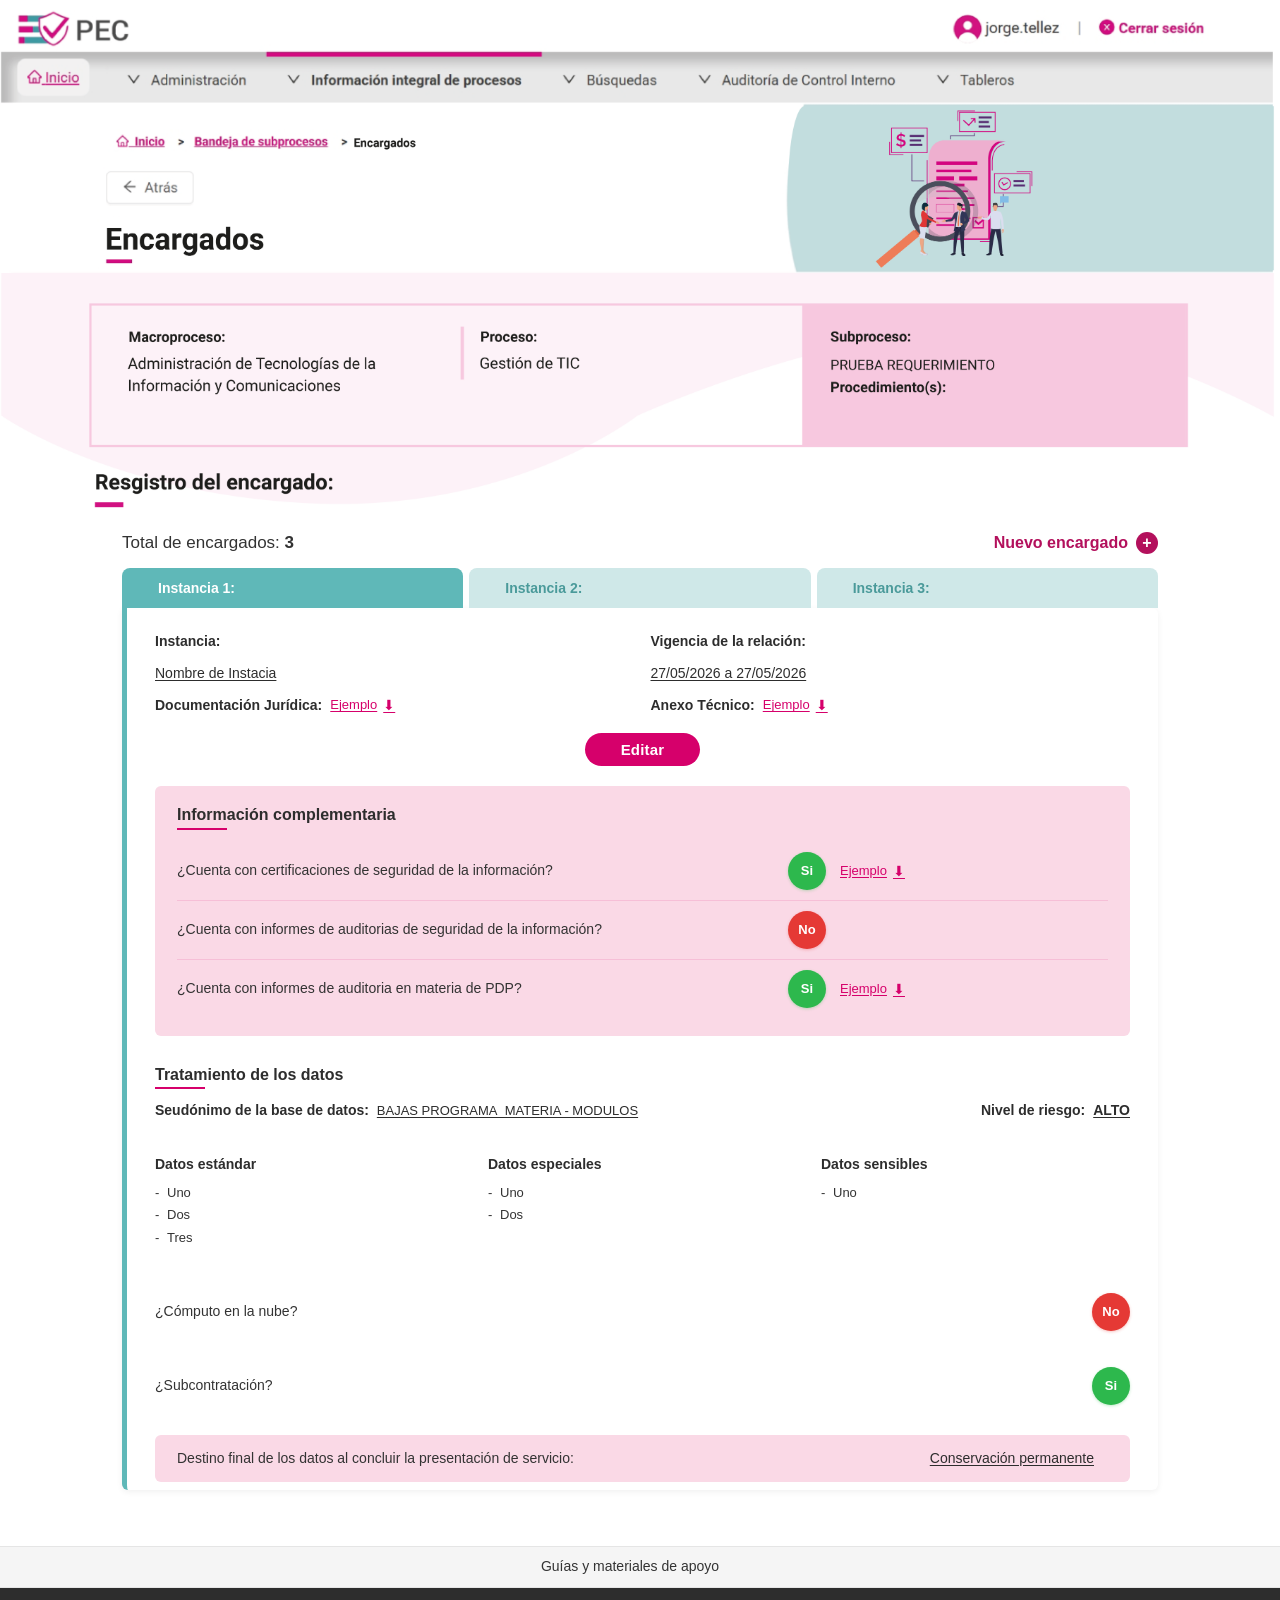
==== PEC/resultados.html @ a7ab027f "Add files via upload" ====
<!DOCTYPE html>
<!-- saved from url=(0069)file:///C:/Users/saul.granados/Desktop/PEC/PROTOTIOPO/resultados.html -->
<html lang="es"><head><meta http-equiv="Content-Type" content="text/html; charset=UTF-8">
    
    <meta name="viewport" content="width=device-width, initial-scale=1.0">
    <title>PEC - Encargados</title>
    <meta name="description" content="Vista de encargados registrados en el sistema PEC del INE.">
    <link rel="icon" href="PEC.png" type="image/png">
    <link rel="stylesheet" href="css/resultados.css">
</head>
<body>

    <!-- ========== header ========== -->
<header class="navbar">
    <img src="menuENCARGADO.png" alt="Menú superior PEC" style="width:100%;">
</header>

  
    <!-- ========== MAIN CONTENT ========== -->
    <main class="container">


        <!-- ========== REGISTRO DEL ENCARGADO ========== -->
        <section class="section-block">

            <div class="encargados-header">
                <p class="total-encargados" data-testid="total-encargados">Total de encargados: <strong>3</strong></p>
                <button class="btn-nuevo-encargado" data-testid="btn-nuevo-encargado">
                    Nuevo encargado <span class="plus-icon">+</span>
                </button>
            </div>

            <!-- TABS -->
            <div class="tabs-container" data-testid="tabs-container" role="tablist">
                <button class="tab-btn active" data-tab="0" data-testid="tab-instancia-1" role="tab">Instancia 1:</button>
                <button class="tab-btn" data-tab="1" data-testid="tab-instancia-2" role="tab">Instancia 2:</button>
                <button class="tab-btn" data-tab="2" data-testid="tab-instancia-3" role="tab">Instancia 3:</button>
            </div>

            <!-- TAB CONTENT WRAPPER -->
            <div class="tab-card" data-testid="tab-card">

                <div class="tab-content active" data-panel="0">
                    <div class="instancia-info-row">
                        <div class="field"><span class="field-label">Instancia:</span></div>
                        <div class="field"><span class="field-label">Vigencia de la relación:</span></div>
                    </div>

                    <div class="instancia-info-row">
                        <div class="field"> <a href="#" class="field-link ">Nombre de Instacia</a></div>
                        <div class="field"> <a href="#" class="field-link">27/05/2026 a 27/05/2026</a></div>
                    </div>




                    <div class="instancia-info-row ">
                        <div class="field"><span class="field-label">Documentación Jurídica:</span> <a href="#" class="pdf-link">Ejemplo<span class="download-icon">⬇</span></a></div>
                        <div class="field"><span class="field-label">Anexo Técnico:</span> <a href="#" class="pdf-link">Ejemplo<span class="download-icon">⬇</span></a></div>
                    </div>
                    <div class="btn-row-center">
                        <button class="btn-editar" data-testid="btn-editar-0">Editar</button>
                    </div>

                    <!-- ========== INFORMACIÓN COMPLEMENTARIA ========== -->
                    <div class="info-complementaria">
                        <h3 class="sub-section-title">Información complementaria</h3>
                        <div class="complementaria-row">
                            <span class="question-text">¿Cuenta con certificaciones de seguridad de la información?</span>
                            <div class="answer-area">
                                <span class="badge badge-si">Si</span>
                                <a href="#" class="pdf-link">Ejemplo<span class="download-icon">⬇</span></a>
                            </div>
                        </div>
                        <div class="complementaria-row">
                            <span class="question-text">¿Cuenta con informes de auditorias de seguridad de la información?</span>
                            <div class="answer-area">
                                <span class="badge badge-no">No</span>
                            </div>
                        </div>
                        <div class="complementaria-row">
                            <span class="question-text">¿Cuenta con informes de auditoria en materia de PDP?</span>
                            <div class="answer-area">
                                <span class="badge badge-si">Si</span>
                                <a href="#" class="pdf-link">Ejemplo<span class="download-icon">⬇</span></a>
                            </div>
                        </div>
                    </div>

                    <!-- ========== TRATAMIENTO DE LOS DATOS ========== -->
                    <div class="tratamiento-section">
                        <h3 class="sub-section-title">Tratamiento de los datos</h3>

                        <div class="seudonimo-riesgo-row">
                            <div class="seudonimo-block">
                                <span class="field-label">Seudónimo de la base de datos:</span>
                                <a href="#" class="seudonimo-name">BAJAS PROGRAMA_MATERIA - MODULOS</a>
                            </div>
                            <div class="riesgo-block">
                                <span class="field-label">Nivel de riesgo:</span>
                                <a href="#" class="riesgo-value">ALTO</a>
                            </div>
                        </div>

                        <div class="data-columns-grid">
                            <div class="data-col">
                                <h4>Datos estándar</h4>
                                <ul><li>Uno</li><li>Dos</li><li>Tres</li></ul>
                            </div>
                            <div class="data-col">
                                <h4>Datos especiales</h4>
                                <ul><li>Uno</li><li>Dos</li></ul>
                            </div>
                            <div class="data-col">
                                <h4>Datos sensibles</h4>
                                <ul><li>Uno</li></ul>
                            </div>
                        </div>

                        <div class="sub-question">
                            <p>¿Cómputo en la nube?</p>
                            <span class="badge badge-no">No</span>
                        </div>
                        <div class="sub-question">
                            <p>¿Subcontratación?</p>
                            <span class="badge badge-si">Si</span>
                        </div>
                    </div>

                    <!-- ========== DESTINO FINAL ========== -->
                    <div class="destino-section">
                        <span class="destino-label">Destino final de los datos al concluir la presentación de servicio:</span>
                        <a href="#" class="destino-value">Conservación permanente</a>
                        <span class="pdf-icon-placeholder" aria-label="PDF de justificación">
                        </span>
                    </div>

    

                </div>

                <div class="tab-content" data-panel="1">
                    <div class="instancia-info-row">
                        <div class="field"><span class="field-label">Instancia:</span> <a href="#" class="field-link">Instancia Dos</a></div>
                        <div class="field"><span class="field-label">Vigencia de la relación:</span> <a href="#" class="field-link">01/06/2026 a 01/12/2026</a></div>
                    </div>
                    <div class="instancia-info-row">
                        <div class="field"><span class="field-label">Documentación Jurídica:</span> <a href="#" class="pdf-link">Ejemplo<span class="download-icon">⬇</span></a></div>
                        <div class="field"><span class="field-label">Anexo Técnico:</span> <a href="#" class="pdf-link">Ejemplo<span class="download-icon">⬇</span></a></div>
                    </div>
                    <div class="btn-row-center">
                        <button class="btn-editar" data-testid="btn-editar-1">Editar</button>
                    </div>
                    <div class="empty-panel-note">
                        <p>Información complementaria y tratamiento de datos para Instancia 2.</p>
                    </div>

                </div>

                <div class="tab-content" data-panel="2">
                    <div class="instancia-info-row">
                        <div class="field"><span class="field-label">Instancia:</span> <a href="#" class="field-link">Instancia Tres</a></div>
                        <div class="field"><span class="field-label">Vigencia de la relación:</span> <a href="#" class="field-link">15/01/2026 a 15/01/2027</a></div>
                    </div>
                    <div class="instancia-info-row">
                        <div class="field"><span class="field-label">Documentación Jurídica:</span> <a href="#" class="pdf-link">Ejemplo<span class="download-icon">⬇</span></a></div>
                        <div class="field"><span class="field-label">Anexo Técnico:</span> <a href="#" class="pdf-link">Ejemplo<span class="download-icon">⬇</span></a></div>
                    </div>
                    <div class="btn-row-center">
                        <button class="btn-editar" data-testid="btn-editar-2">Editar</button>
                    </div>
                    <div class="empty-panel-note">
                        <p>Información complementaria y tratamiento de datos para Instancia 3.</p>
                    </div>

                </div>

            </div>
        </section>

    </main>

    <!-- ========== HELP STRIP ========== -->
    <div class="help-strip" data-testid="help-strip">
        <span class="help-strip-text">Guías y materiales de apoyo</span>
        <button class="help-strip-btn" data-testid="btn-help">
        </button>
    </div>

    <!-- ========== FOOTER ========== -->
    <footer class="main-footer" data-testid="main-footer">
        <div class="footer-left">

            <span class="footer-copy">© INE México 2026</span>
        </div>
        <div class="footer-right">
            <span>CAU</span>
            <span class="footer-divider">|</span>
            <span>Versión del sistema 5.0.0</span>
        </div>
    </footer>

</body></html>


<script>
    function getData() {
        var raw = localStorage.getItem('pecEncargadoData');
        if (raw) { try { return JSON.parse(raw); } catch(e) {} }
        return null;
    }

    function listHtml(arr) {
        if (!arr || arr.length === 0) return '<p style="color:#999; font-style:italic;">Ninguno seleccionado</p>';
        return '<ul>' + arr.map(function(item) { return '<li>' + item + '</li>'; }).join('') + '</ul>';
    }

    document.addEventListener('DOMContentLoaded', function() {
        var data = getData();
        if (!data) return;

        var enc = data.encargados[0];
        var comp = data.complementaria;
        var trat = data.tratamiento;
        var dest = data.destino;

        // 1. Instancias Principales superiores
        var links = document.querySelectorAll('.tab-content.active .field-link');
        if(links.length >= 2) {
            links[0].textContent = enc.instancia;
            links[1].textContent = enc.vigenciaInicio + ' a ' + enc.vigenciaFin;
        }

        var docLinks = document.querySelectorAll('.tab-content.active .pdf-link');
        if(docLinks.length >= 2) {
            docLinks[0].innerHTML = enc.docJuridica + ' <span class="download-icon">⬇</span>';
            docLinks[1].innerHTML = enc.anexoTecnico + ' <span class="download-icon">⬇</span>';
        }

        // ============ 2. INFORMACIÓN COMPLEMENTARIA ============
        var compRows = document.querySelectorAll('.info-complementaria .complementaria-row');
        if(compRows.length >= 3) {
            // --- FILA 1: Certificación de seguridad ---
            var areaRespuesta1 = compRows[0].querySelector('.answer-area');
            if (areaRespuesta1) {
                var html1 = '<span class="badge ' + (comp.certSeguridad.respuesta === 'Sí' || comp.certSeguridad.respuesta === 'Si' ? 'badge-si' : 'badge-no') + '">' + comp.certSeguridad.respuesta + '</span>';
                if(comp.certSeguridad.respuesta === 'Sí' || comp.certSeguridad.respuesta === 'Si') {
                    html1 += '<span class="pdf-link" style="margin-left: 15px; font-size: 13px;">' + (comp.certSeguridad.archivo || 'Certificacion_Info.pdf') + ' <span class="download-icon">⬇</span></span>';
                }
                areaRespuesta1.innerHTML = html1;
            }

            // --- FILA 2: Auditoría de seguridad ---
            var areaRespuesta2 = compRows[1].querySelector('.answer-area');
            if (areaRespuesta2) {
                var html2 = '<span class="badge ' + (comp.audSeguridad.respuesta === 'Sí' || comp.audSeguridad.respuesta === 'Si' ? 'badge-si' : 'badge-no') + '">' + comp.audSeguridad.respuesta + '</span>';
                if(comp.audSeguridad.respuesta === 'Sí' || comp.audSeguridad.respuesta === 'Si') {
                    html2 += '<span class="pdf-link" style="margin-left: 15px; font-size: 13px;">' + (comp.audSeguridad.archivo || 'Auditoria_Seguridad.pdf') + ' <span class="download-icon">⬇</span></span>';
                }
                areaRespuesta2.innerHTML = html2;
            }

            // --- FILA 3: Auditoría PDP ---
            var areaRespuesta3 = compRows[2].querySelector('.answer-area');
            if (areaRespuesta3) {
                var html3 = '<span class="badge ' + (comp.audPdp.respuesta === 'Sí' || comp.audPdp.respuesta === 'Si' ? 'badge-si' : 'badge-no') + '">' + comp.audPdp.respuesta + '</span>';
                if(comp.audPdp.respuesta === 'Sí' || comp.audPdp.respuesta === 'Si') {
                    html3 += '<span class="pdf-link" style="margin-left: 15px; font-size: 13px;">' + (comp.audPdp.archivo || 'Auditoria_PDP.pdf') + ' <span class="download-icon">⬇</span></span>';
                }
                areaRespuesta3.innerHTML = html3;
            }
        }

        // ============ 3. TRATAMIENTO DE LOS DATOS ============
        var tratamientoSection = document.querySelector('.tratamiento-section');
        if (tratamientoSection) {
            var bloqueExistente = document.getElementById('bloqueObjetoTratamiento');
            if (!bloqueExistente) {
                var objetoBox = document.createElement('div');
                objetoBox.id = 'bloqueObjetoTratamiento';
                objetoBox.style.cssText = "margin-bottom: 20px; padding-bottom: 15px; border-bottom: 1px solid #e0e0e0; width: 100%;";
                
                objetoBox.innerHTML = 
                    '<span class="field-label" style="display:block; margin-bottom: 6px; font-weight:bold; color:#6a6a6a; font-size:12px; text-transform:uppercase;">Objeto del tratamiento</span>' +
                    '<p style="font-size: 13.5px; color: #333; line-height: 1.5; background: #fafafa; padding: 12px; border-radius: 4px; margin: 0; border-left: 3px solid #5fb8b8; font-style: italic;">' + 
                    (trat.objeto || 'Sin objeto especificado.') + '</p>';
                
                var rowReferencia = tratamientoSection.querySelector('.seudonimo-riesgo-row');
                if(rowReferencia) {
                    tratamientoSection.insertBefore(objetoBox, rowReferencia);
                } else {
                    tratamientoSection.insertBefore(objetoBox, tratamientoSection.firstChild);
                }
            }
        }

        var seudName = document.querySelector('.seudonimo-name');
        if(seudName) seudName.textContent = trat.seudonimo;
        
        var riesgoVal = document.querySelector('.riesgo-value');
        if(riesgoVal) riesgoVal.textContent = trat.nivelRiesgo.toUpperCase();

        var cols = document.querySelectorAll('.data-columns-grid .data-col');
        if(cols.length >= 3) {
            cols[0].innerHTML = '<h4>Datos estándar</h4>' + listHtml(trat.datosEstandar);
            cols[1].innerHTML = '<h4>Datos especiales</h4>' + listHtml(trat.datosEspeciales);
            cols[2].innerHTML = '<h4>Datos sensibles</h4>' + listHtml(trat.datosSensibles);
        }

        // ============ CÓMPUTO NUBE Y SUBCONTRATACIÓN DINÁMICA ============
        var subQuestions = document.querySelectorAll('.tratamiento-section .sub-question');
        if(subQuestions.length >= 2) {
            // Fila 1: Cómputo en la nube con su contenedor alineado
            subQuestions[0].innerHTML = '<p>¿Cómputo en la nube?</p>' +
                '<div class="badge-align-box">' +
                    '<span class="badge '+(trat.computoNube==='Sí' || trat.computoNube==='Si'?'badge-si':'badge-no')+'">'+trat.computoNube+'</span>' +
                '</div>';
            
            // Fila 2: Subcontratación con su contenedor alineado
            var subconHtml = '<p>¿Subcontratación?</p>' +
                             '<div class="badge-align-box">' +
                                '<span class="badge '+(trat.subcontratacion==='Si' || trat.subcontratacion==='Sí'?'badge-si':'badge-no')+'">'+trat.subcontratacion+'</span>';
            if(trat.subcontratacion === 'Si' || trat.subcontratacion === 'Sí') {
                subconHtml += '<button id="btnVerSubcontratacion" class="btn-nuevo-encargado" style="font-size:12px; padding: 6px 12px; background-color:#5fb8b8; border:1px solid #5fb8b8; cursor:pointer; color:white; border-radius:4px; font-weight:bold;">' +
                                    'Ver detalle de subcontratación' +
                                '</button>';
            }
            subconHtml += '</div>';
            subQuestions[1].innerHTML = subconHtml;
        }

        // ============ 4. DESTINO FINAL GENERAL ============
        var destVal = document.querySelector('.destino-section .destino-value');
        if(destVal) destVal.textContent = dest.tipo;

        var destinoSection = document.querySelector('.destino-section');
        if (destinoSection) {
            var contenedorDinamicoNormal = document.getElementById('justificacionResultadosContainer');
            if (!contenedorDinamicoNormal) {
                contenedorDinamicoNormal = document.createElement('div');
                contenedorDinamicoNormal.id = 'justificacionResultadosContainer';
                contenedorDinamicoNormal.style.cssText = "margin-top: 15px; width: 100%;";
                destinoSection.appendChild(contenedorDinamicoNormal);
            }

            if (dest.tipo === 'Supresión y/o anonimización') {
                contenedorDinamicoNormal.innerHTML = 
                    '<span class="field-label" style="display:block; margin-bottom: 4px; font-weight:bold; color:#6a6a6a; font-size:12px; text-transform:uppercase;">Archivo adjunto oficial</span>' +
                    '<span class="pdf-link" style="font-size:13px; font-weight:bold; cursor:pointer; display:inline-block; background:#fafafa; padding:8px 12px; border-radius:4px; border:1px solid #e0e0e0;">' + 
                    (dest.archivo || 'Documento_Supresion_Oficial.pdf') + ' <span class="download-icon">⬇</span></span>';
            } else {
                contenedorDinamicoNormal.innerHTML = 
                    '<span class="field-label" style="display:block; margin-bottom: 4px; font-weight:bold; color:#6a6a6a; font-size:12px; text-transform:uppercase;">Justificación del destino final</span>' +
                    '<p style="font-size: 13px; color: #333; line-height: 1.5; background: #fafafa; padding: 12px; border-radius: 4px; margin: 0; border-left: 3px solid #b3105c; font-style: italic;">' + 
                    (dest.justificacion || 'Sin justificación registrada.') + '</p>';
            }
        }
    });

    // ============ ESCUCHA GLOBAL DE BOTONES DEL MODAL ============
    document.body.addEventListener('click', function(e) {
        if (e.target && e.target.id === 'btnVerSubcontratacion') {
            var data = getData();
            if (data && data.tratamiento) {
                var d = data.tratamiento.subcontratacionDetalle || {};
                if(document.getElementById('valInstanciaModal')) document.getElementById('valInstanciaModal').textContent = d.instancia || 'No especificada';
                if(document.getElementById('valVigenciaModal')) document.getElementById('valVigenciaModal').textContent = d.vigencia || 'No especificada';
                if(document.getElementById('valObjetoModal')) document.getElementById('valObjetoModal').textContent = d.objeto || 'No especificado';
                if(document.getElementById('valDestinoModal')) document.getElementById('valDestinoModal').textContent = d.destino || 'No registrado';
                
                var areaJustificacion = document.getElementById('valJustificacionModal');
                if (areaJustificacion) {
                    if (d.destino === 'Supresión y/o anonimización') {
                        areaJustificacion.innerHTML = '<strong>Archivo adjunto del subcontratista:</strong> <br><span class="pdf-link" style="font-size:13px; font-weight:bold; cursor:pointer; margin-top:5px; display:inline-block;">' + 
                                                      (d.archivo || 'Documento_Supresion_Subcontratista.pdf') + ' <span class="download-icon">⬇</span></span>';
                    } else {
                        areaJustificacion.innerHTML = '<strong>Justificación registrada del subcontratista:</strong> <br><p style="margin-top:5px; font-style:italic; color:#555;">' + (d.justificacion || 'Sin justificación registrada.') + '</p>';
                    }
                }
                var modalVer = document.getElementById('modalVerSubcontratacion');
                if (modalVer) modalVer.style.display = 'flex';
            }
        }

        if (e.target && e.target.id === 'btnCerrarModalVer') {
            var modalVer = document.getElementById('modalVerSubcontratacion');
            if (modalVer) modalVer.style.display = 'none';
        }
    });
</script>



<div id="modalVerSubcontratacion" style="position: fixed; top: 0; left: 0; width: 100%; height: 100%; background: rgba(0,0,0,0.5); display: none; justify-content: center; align-items: center; z-index: 9999;">
    <div style="width: 85%; max-width: 750px; background: #fff; border-radius: 8px; overflow: hidden; font-family: 'Segoe UI', sans-serif; box-shadow: 0 4px 20px rgba(0,0,0,0.2);">
        
        <div style="background: #b3105c; color: #fff; padding: 15px 20px; font-weight: bold; font-size: 16px; display: flex; justify-content: space-between; align-items: center;">
            <span>Resultados de Subcontratación Registrada</span>
            <span style="background: rgba(255,255,255,0.2); padding: 2px 8px; border-radius: 12px; font-size: 11px;">Solo Lectura</span>
        </div>
        
        <div style="padding: 25px; display: flex; flex-direction: column; gap: 18px; max-height: 80vh; overflow-y: auto;">
            
            <div style="display: grid; grid-template-columns: 1fr 1fr; gap: 15px; border-bottom: 1px solid #f0f0f0; padding-bottom: 15px;">
                <div>
                    <strong style="color: #666; font-size: 12px; text-transform: uppercase;">Instancia subcontratada</strong>
                    <p id="valInstanciaModal" style="font-size: 14px; color: #333; margin-top: 4px; font-weight: 600;"></p>
                </div>
                <div>
                    <strong style="color: #666; font-size: 12px; text-transform: uppercase;">Vigencia de la relación</strong>
                    <p id="valVigenciaModal" style="font-size: 14px; color: #333; margin-top: 4px; font-weight: 600;"></p>
                </div>
            </div>

            <div style="border-bottom: 1px solid #f0f0f0; padding-bottom: 15px;">
                <strong style="color: #666; font-size: 12px; text-transform: uppercase;">Documentación jurídica y Anexo Técnico</strong>
                <div style="display: flex; gap: 20px; margin-top: 6px;">
                    <p style="font-size: 13px; color: #333; display: flex; align-items: center; gap: 6px;">
                        <span style="background: #5fb8b8; color: white; padding: 2px 6px; border-radius: 4px; font-size: 10px; font-weight: bold;">CUMPLIDO</span> Documento Jurídico
                    </p>
                    <p style="font-size: 13px; color: #333; display: flex; align-items: center; gap: 6px;">
                        <span style="background: #5fb8b8; color: white; padding: 2px 6px; border-radius: 4px; font-size: 10px; font-weight: bold;">CUMPLIDO</span> Anexo Técnico de Seguridad
                    </p>
                </div>
            </div>

            <div style="border-bottom: 1px solid #f0f0f0; padding-bottom: 15px;">
                <strong style="color: #666; font-size: 12px; text-transform: uppercase;">Objeto del tratamiento</strong>
                <p id="valObjetoModal" style="font-size: 13.5px; color: #444; margin-top: 5px; line-height: 1.4; background: #fafafa; padding: 10px; border-radius: 4px;"></p>
            </div>

            <div>
                <strong style="color: #666; font-size: 12px; text-transform: uppercase;">Destino final de los datos</strong>
                <p id="valDestinoModal" style="font-size: 14px; color: #b3105c; margin-top: 4px; font-weight: bold;"></p>
                
                <div style="margin-top: 10px;">
                    <strong style="color: #666; font-size: 12px; text-transform: uppercase;">Justificación / Notas de salida</strong>
                    <p id="valJustificacionModal" style="font-size: 13px; color: #555; margin-top: 5px; padding: 10px; background: #fff8fb; border-radius: 4px; border-left: 3px solid #b3105c; font-style: italic; min-height: 40px;"></p>
                </div>
            </div>

            <div style="display: flex; justify-content: flex-end; margin-top: 10px; border-top: 1px solid #eee; padding-top: 15px;">
                <button id="btnCerrarModalVer" style="background: #2d2d2d; color: white; border: none; padding: 10px 24px; border-radius: 4px; cursor: pointer; font-weight: bold; font-size: 13px;">Cerrar Detalle</button>
            </div>
        </div>
    </div>
</div>




<div id="modalVerSubcontratacion" class="modal-overlay" style="display: none; position: fixed; top: 0; left: 0; width: 100%; height: 100%; background: rgba(0,0,0,0.5); justify-content: center; align-items: center; z-index: 1000;">
    <div class="modal-content" style="background: white; border-radius: 8px; width: 80%; max-width: 600px; overflow: hidden; box-shadow: 0 4px 15px rgba(0,0,0,0.2);">
        <div class="modal-header" style="background: #b3105c; color: white; padding: 15px; font-weight: bold; font-size: 16px;">
            Detalle de la Subcontratación Registrada
        </div>
        <div class="modal-body" style="padding: 20px; font-size: 14px; line-height: 1.6; color: #333;">
            <p style="margin-bottom: 10px;"><strong>Instancia subcontratista:</strong> <span id="valInstanciaModal"></span></p>
            <p style="margin-bottom: 10px;"><strong>Vigencia del contrato:</strong> <span id="valVigenciaModal"></span></p>
            <p style="margin-bottom: 10px;"><strong>Objeto del servicio:</strong></p>
            <blockquote id="valObjetoModal" style="background: #f9f9f9; padding: 10px; border-left: 4px solid #b3105c; margin: 0 0 15px 0; font-style: italic;"></blockquote>
            <p style="margin-bottom: 5px;"><strong>Destino final de los datos:</strong> <span id="valDestinoModal" style="font-weight: bold;"></span></p>
            <div id="valJustificacionModal" style="background: #f1f5f9; padding: 12px; border-radius: 4px; margin-top: 5px;"></div>
        </div>
        <div class="modal-actions" style="padding: 15px; background: #f5f5f5; display: flex; justify-content: flex-end;">
            <button id="btnCerrarModalVer" style="background: #666; color: white; border: none; padding: 8px 16px; border-radius: 4px; cursor: pointer; font-weight: bold;">Cerrar Ventana</button>
        </div>
    </div>
</div>

</body>
</html>
---- PEC/css/resultados.css ----
/* ============================================
   RESULTADOS PAGE CSS
   Diseño fiel al prototipo PEC - INE
   ============================================ */

:root {
    --primary-wine: #d6006b;
    --primary-wine-dark: #b3105c;
    --primary-wine-deep: #a30050;
    --primary-pink-soft: #fce4ec;
    --primary-pink-bg: #fad9e6;
    --accent-pink: #f8bbd0;
    --teal: #5fb8b8;
    --teal-light: #cfe8e8;
    --teal-dark: #4a9a9a;
    --bg-light: #f9f9f9;
    --text-dark: #2d2d2d;
    --text-body: #333333;
    --text-muted: #6a6a6a;
    --border-color: #e0e0e0;
    --badge-green: #2db84d;
    --badge-red: #e53935;
    --pdf-color: #d6006b;
    --footer-bg: #2d2d2d;
}

* {
    box-sizing: border-box;
    margin: 0;
    padding: 0;
}

html, body {
    font-family: 'Segoe UI', Tahoma, Geneva, Verdana, sans-serif;
    background-color: #ffffff;
    color: var(--text-body);
    min-height: 100vh;
    font-size: 14px;
    line-height: 1.4;
}

body {
    display: flex;
    flex-direction: column;
}

a {
    color: var(--primary-wine);
    text-decoration: none;
}

button {
    font-family: inherit;
}



/* ========== MAIN CONTAINER ========== */
.container {
    max-width: 1100px;
    margin: 8px auto 0;
    padding: 0 32px;
    flex: 1;
    width: 100%;
}

/* ========== PROCESS CARD ========== */
.process-card {
    background-color: var(--primary-pink-soft);
    border-radius: 6px;
    margin-bottom: 32px;
    display: grid;
    grid-template-columns: 2fr 1.2fr 1.5fr;
    overflow: hidden;
    box-shadow: 0 1px 2px rgba(0,0,0,0.04);
}

.process-col {
    padding: 16px 22px;
    border-left: 1px solid rgba(214, 0, 107, 0.15);
}

.process-col:first-child { border-left: none; }

.process-col-pink {
    background: var(--primary-pink-bg);
}

.process-col label {
    font-size: 12px;
    color: var(--text-dark);
    font-weight: 700;
    display: block;
    margin-bottom: 4px;
}

.process-col p {
    font-size: 13px;
    color: var(--text-body);
    margin-bottom: 8px;
    line-height: 1.35;
}

.process-col p:last-child { margin-bottom: 0; }

/* ========== SECTION ========== */
.section-block { margin-bottom: 32px; }

.section-title {
    color: var(--text-dark);
    font-size: 17px;
    font-weight: 700;
    margin-bottom: 18px;
    position: relative;
    display: inline-block;
    padding-bottom: 4px;
}

.section-title::after {
    content: '';
    position: absolute;
    bottom: 0;
    left: 0;
    width: 60px;
    height: 2px;
    background: var(--primary-wine);
}

/* ========== ENCARGADOS HEADER ========== */
.encargados-header {
    display: flex;
    justify-content: space-between;
    align-items: center;
    margin-bottom: 14px;
    flex-wrap: wrap;
    gap: 12px;
}

.total-encargados {
    font-size: 17px;
    color: var(--text-body);
    font-weight: 400;
}

.total-encargados strong { font-weight: 600; }

.btn-nuevo-encargado {
    background: none;
    border: none;
    color: #b3105c;
    font-weight: 700;
    font-size: 16px;
    cursor: pointer;
    display: inline-flex;
    align-items: center;
    gap: 8px;
}

.btn-nuevo-encargado:hover { opacity: 0.85; }

.plus-icon {
    background: #b3105c;
    color: white;
    width: 22px;
    height: 22px;
    border-radius: 50%;
    display: inline-flex;
    align-items: center;
    justify-content: center;
    font-size: 16px;
    font-weight: bold;
    line-height: 1;
}

/* ========== TABS ========== */
.tabs-container {
    display: flex;
    gap: 6px;
    margin-bottom: 0;
}

.tab-btn {
    padding: 12px 36px;
    font-size: 14px;
    font-weight: 700;
    border: none;
    background: var(--teal-light);
    color: var(--teal-dark);
    cursor: pointer;
    border-radius: 8px 8px 0 0;
    transition: all 0.2s ease;
    flex: 1;
    text-align: left;
}

.tab-btn.active {
    background: var(--teal);
    color: #fff;
}

.tab-btn:not(.active):hover {
    background: #bbdcdc;
}

/* ========== TAB CARD ========== */
.tab-card {
    background: #fff;
    border-left: 5px solid var(--teal);
    box-shadow: 0 2px 6px rgba(0,0,0,0.06);
    border-radius: 0 6px 6px 6px;
    overflow: hidden;
}

.tab-content {
    display: none;
    padding: 24px 28px 8px;
}

.tab-content.active { display: block; }

.instancia-info-row {
    display: flex;
    justify-content: space-between;
    align-items: baseline;
    margin-bottom: 12px;
    font-size: 14px;
    flex-wrap: wrap;
    gap: 16px;
}

.instancia-info-row.top-info {
  flex-direction: column;
  align-items: flex-start;
  gap: 6px;
}

.instancia-info-row .field {
    display: inline-flex;
    align-items: center;
    gap: 8px;
    flex: 1;
    min-width: 280px;
}

.instancia-info-row .field-label {
    font-weight: 600;
    color: var(--text-dark);
}

.field-link {
    color: var(--text-dark);
    text-decoration: underline;
    text-underline-offset: 2px;
}

.field-link:hover { color: var(--primary-wine); }

/* PDF link */
.pdf-link {
    display: inline-flex;
    align-items: center;
    gap: 6px;
    color: var(--primary-wine);
    text-decoration: underline;
    text-underline-offset: 2px;
    font-size: 13px;
    cursor: pointer;
}

.pdf-icon {
    display: inline-block;
    background: var(--pdf-color);
    color: white;
    font-size: 9px;
    font-weight: 700;
    padding: 2px 5px;
    border-radius: 3px;
    letter-spacing: 0.4px;
    line-height: 1.2;
    text-decoration: none;
}

/* Editar button */
.btn-row-center {
    text-align: center;
    margin: 18px 0 6px;
}

.btn-editar {
    background: var(--primary-wine);
    color: white;
    border: none;
    padding: 8px 36px;
    border-radius: 24px;
    font-size: 15px;
    font-weight: 700;
    cursor: pointer;
    transition: background 0.15s ease;
    letter-spacing: 0.2px;
}

.btn-editar:hover { background: var(--primary-wine-dark); }

/* ========== BADGES Si / No ========== */
.badge {
    display: inline-flex;
    align-items: center;
    justify-content: center;
    width: 38px;
    height: 38px;
    border-radius: 50%;
    color: white;
    font-size: 13px;
    font-weight: 700;
    flex-shrink: 0;
}

.badge-si {
    background: var(--badge-green);
    box-shadow: 0 1px 3px rgba(45,184,77,0.3);
}

.badge-no {
    background: var(--badge-red);
    box-shadow: 0 1px 3px rgba(229,57,53,0.3);
}

/* ========== INFORMACIÓN COMPLEMENTARIA ========== */
.info-complementaria {
    background: var(--primary-pink-bg);
    border-radius: 6px;
    padding: 18px 22px;
    margin: 20px 0;
}

.sub-section-title {
    color: var(--text-dark);
    font-size: 16px;
    font-weight: 700;
    margin-bottom: 12px;
    position: relative;
    display: inline-block;
    padding-bottom: 3px;
}

.sub-section-title::after {
    content: '';
    position: absolute;
    bottom: 0;
    left: 0;
    width: 50px;
    height: 2px;
    background: var(--primary-wine);
}

.complementaria-row {
    display: flex;
    align-items: center;
    padding: 10px 0;
    font-size: 14px;
    gap: 18px;
}

.complementaria-row + .complementaria-row {
    border-top: 1px solid rgba(214, 0, 107, 0.12);
}

.complementaria-row .question-text {
    flex: 1;
    color: var(--text-body);
}

.complementaria-row .answer-area {
    display: flex;
    align-items: center;
    gap: 14px;
    flex-shrink: 0;
    min-width: 200px;
    justify-content: flex-start;
}

/* ========== TRATAMIENTO DE LOS DATOS ========== */
.tratamiento-section {
    padding: 8px 0 0;
    margin-bottom: 18px;
}

.seudonimo-riesgo-row {
    display: flex;
    justify-content: space-between;
    align-items: flex-start;
    gap: 24px;
    margin-bottom: 18px;
    flex-wrap: wrap;
}

.seudonimo-block { flex: 1; min-width: 280px; }
.riesgo-block { display: inline-flex; align-items: center; gap: 8px; }

.field-label {
    font-weight: 600;
    color: var(--text-dark);
}

.seudonimo-name {
    color: var(--text-dark);
    text-decoration: underline;
    text-underline-offset: 2px;
    text-transform: uppercase;
    font-size: 13px;
    margin-left: 4px;
    display: inline-block;
}

.riesgo-value {
    color: var(--text-dark);
    text-decoration: underline;
    text-underline-offset: 2px;
    font-weight: 600;
}

/* Data type columns */
.data-columns-grid {
    display: grid;
    grid-template-columns: repeat(3, 1fr);
    gap: 24px;
    margin-bottom: 20px;
    padding: 16px 0;
}

.data-col h4 {
    font-size: 14px;
    font-weight: 700;
    margin-bottom: 8px;
    color: var(--text-dark);
}

.data-col ul {
    list-style: none;
    padding: 0;
    margin: 0;
}

.data-col ul li {
    font-size: 13px;
    padding: 2px 0;
    color: var(--text-body);
    padding-left: 12px;
    position: relative;
}

.data-col ul li::before {
    content: "-";
    position: absolute;
    left: 0;
    color: var(--text-body);
}

/* Sub questions */
.sub-question {
    display: flex;
    align-items: center;
    gap: 18px;
    padding: 8px 0;
    font-size: 14px;
}

.sub-question p { flex: 1; color: var(--text-body); }

/* ========== DESTINO FINAL ========== */
.destino-section {
    background-color: var(--primary-pink-bg);
    padding: 14px 22px;
    border-radius: 6px;
    display: flex;
    align-items: center;
    gap: 14px;
    margin: 22px 0 0;
    font-size: 14px;
    flex-wrap: wrap;
}

.destino-label { color: var(--text-body); flex: 1; min-width: 280px;}
.destino-value {
    color: var(--text-dark);
    text-decoration: underline;
    text-underline-offset: 2px;
    font-weight: 500;
}

.pdf-icon-placeholder {
    margin-left: auto;
    color: var(--text-muted);
}
.pdf-icon-placeholder .material-icons-outlined { font-size: 28px; }

/* ========== CERRAR BUTTON ========== */
.action-zone {
    text-align: center;
    margin: 28px 0 24px;
}

.btn-cerrar {
    background: var(--primary-wine);
    color: #ffffff;
    border: none;
    padding: 12px 56px;
    font-size: 18px;
    font-weight: 700;
    border-radius: 28px;
    cursor: pointer;
    letter-spacing: 0.3px;
    transition: background 0.15s ease;
    box-shadow: 0 2px 5px rgba(214,0,107,0.25);
}

.btn-cerrar:hover { background: var(--primary-wine-dark); }

.empty-panel-note {
    padding: 24px;
    text-align: center;
    color: var(--text-muted);
    font-style: italic;
    font-size: 13px;
}

/* ========== HELP STRIP ========== */
.help-strip {
    background: #f5f5f5;
    border-top: 1px solid #e5e5e5;
    border-bottom: 1px solid #e5e5e5;
    padding: 10px 32px;
    display: flex;
    align-items: center;
    justify-content: center;
    gap: 20px;
    margin-top: 24px;
}

.help-strip-text {
    color: var(--text-body);
    font-size: 14px;
}

.help-strip-btn {
    background: none;
    border: none;
    cursor: pointer;
    display: inline-flex;
    align-items: center;
    color: var(--primary-wine);
}

.help-strip-btn .material-icons-outlined {
    font-size: 20px;
}

/* ========== FOOTER ========== */
.main-footer {
    background-color: var(--footer-bg);
    color: #fff;
    display: flex;
    justify-content: space-between;
    align-items: center;
    padding: 12px 32px;
    font-size: 12px;
    margin-top: auto;
}

.footer-left { display: inline-flex; align-items: center; gap: 18px; }

.ine-logo {
    display: inline-flex;
    align-items: center;
    gap: 8px;
    background: #fff;
    color: var(--text-dark);
    padding: 4px 10px;
    border-radius: 4px;
}

.ine-icon {
    color: var(--primary-wine);
    font-size: 22px;
}

.ine-text {
    display: flex;
    flex-direction: column;
    line-height: 1;
}

.ine-text strong { font-size: 13px; color: var(--text-dark); }
.ine-text small { font-size: 8px; color: var(--text-muted); margin-top: 1px; }

.footer-copy { color: #ddd; }

.footer-right { display: inline-flex; align-items: center; gap: 10px; }
.footer-divider { color: #888; }

/* ========== RESPONSIVE ========== */
@media (max-width: 1024px) {
    .header-banner { grid-template-columns: 1fr 260px; }
    .container { padding: 0 20px; }
}

@media (max-width: 820px) {
    .navbar-top { padding: 8px 12px; }
    .nav-menu {
        overflow-x: auto;
        flex-wrap: nowrap;
        padding: 0 8px;
    }
    .header-banner {
        grid-template-columns: 1fr;
        padding: 8px 20px;
    }
    .header-illustration {
        border-radius: 6px;
        min-height: 110px;
        padding: 10px;
    }
    .header-illustration img { max-height: 100px; }
    .process-card { grid-template-columns: 1fr; }
    .process-col { border-left: none; border-top: 1px solid rgba(214,0,107,0.15); }
    .process-col:first-child { border-top: none; }
    .data-columns-grid { grid-template-columns: 1fr; gap: 14px; }
    .instancia-info-row { flex-direction: column; align-items: flex-start; }
    .instancia-info-row .field { min-width: 0; width: 100%; }
    .complementaria-row {
        flex-direction: column;
        align-items: flex-start;
        gap: 8px;
    }
    .complementaria-row .answer-area { min-width: 0; }
    .destino-section { flex-direction: column; align-items: flex-start; }
    .pdf-icon-placeholder { margin-left: 0; }
    .tabs-container { flex-direction: column; gap: 4px; }
    .tab-btn { border-radius: 6px; flex: 0 0 auto; }
    .tab-card { border-left: none; border-top: 5px solid var(--teal); border-radius: 6px; }
    .seudonimo-riesgo-row { flex-direction: column; gap: 8px; }
    .main-footer { flex-direction: column; gap: 8px; text-align: center; }
    .footer-left { flex-direction: column; gap: 8px; }
}

@media (max-width: 480px) {
    .nav-right { font-size: 11px; gap: 6px; }
    .user-name { display: none; }
    .page-title { font-size: 22px; }
    .total-encargados { font-size: 15px; }
    .btn-cerrar { padding: 10px 36px; font-size: 16px; }
    .tab-btn { padding: 10px 16px; font-size: 13px; }
}


.header-banner {
    max-width: 1100px;
    margin: 0 auto;
    padding: 0 32px;

    display: flex;              /* 🔥 cambia GRID por FLEX */
    justify-content: space-between;
    align-items: center;
}

.header-title-section {
    display: flex;
    flex-direction: column;
    align-items: flex-start;
    gap: 16px;

    flex: 1;  /* IMPORTANTE */
}


.download-icon {
  font-size: 14px;
  line-height: 1;
}

/* Corrección de alineación para el área de Información Complementaria */
.info-complementaria .complementaria-row {
    display: flex;
    justify-content: space-between;
    align-items: center;
    width: 100%;
}

.info-complementaria .complementaria-row p {
    flex: 1; /* Hace que la pregunta tome el espacio restante */
}

.info-complementaria .complementaria-row .answer-area {
    display: flex;
    align-items: center;
    justify-content: flex-start;
    min-width: 320px; /* Ancho fijo para que todos los badges inicien exactamente en la misma coordenada */
}


/* ============ ALINEACIÓN DEFINTIVA CON LA TABLA SUPERIOR ============ */
.tratamiento-section .sub-question {
    display: flex !important;
    flex-direction: row !important;
    align-items: center !important;
    justify-content: space-between !important;
    width: 100% !important;
    margin-bottom: 20px !important;
}

.tratamiento-section .sub-question p {
    margin: 0 !important;
    flex: 1 !important;
    font-size: 14px !important;
    color: var(--text-body) !important;
}

/* Caja de ancho idéntico al .answer-area superior */
.tratamiento-section .sub-question .badge-align-box {
    min-width: 320px !important;
    max-width: 320px !important;
    display: flex !important;
    align-items: center !important;
    justify-content: flex-start !important;
    gap: 15px !important;
    flex-shrink: 0 !important;
}

/* Evitamos que los círculos de Sí y No se deformen u ovalen */
.tratamiento-section .sub-question .badge {
    width: 38px !important;
    height: 38px !important;
    min-width: 38px !important;
    min-height: 38px !important;
    border-radius: 50% !important;
    display: inline-flex !important;
    align-items: center !important;
    justify-content: center !important;
    flex-shrink: 0 !important;
    margin: 0 !important;
}
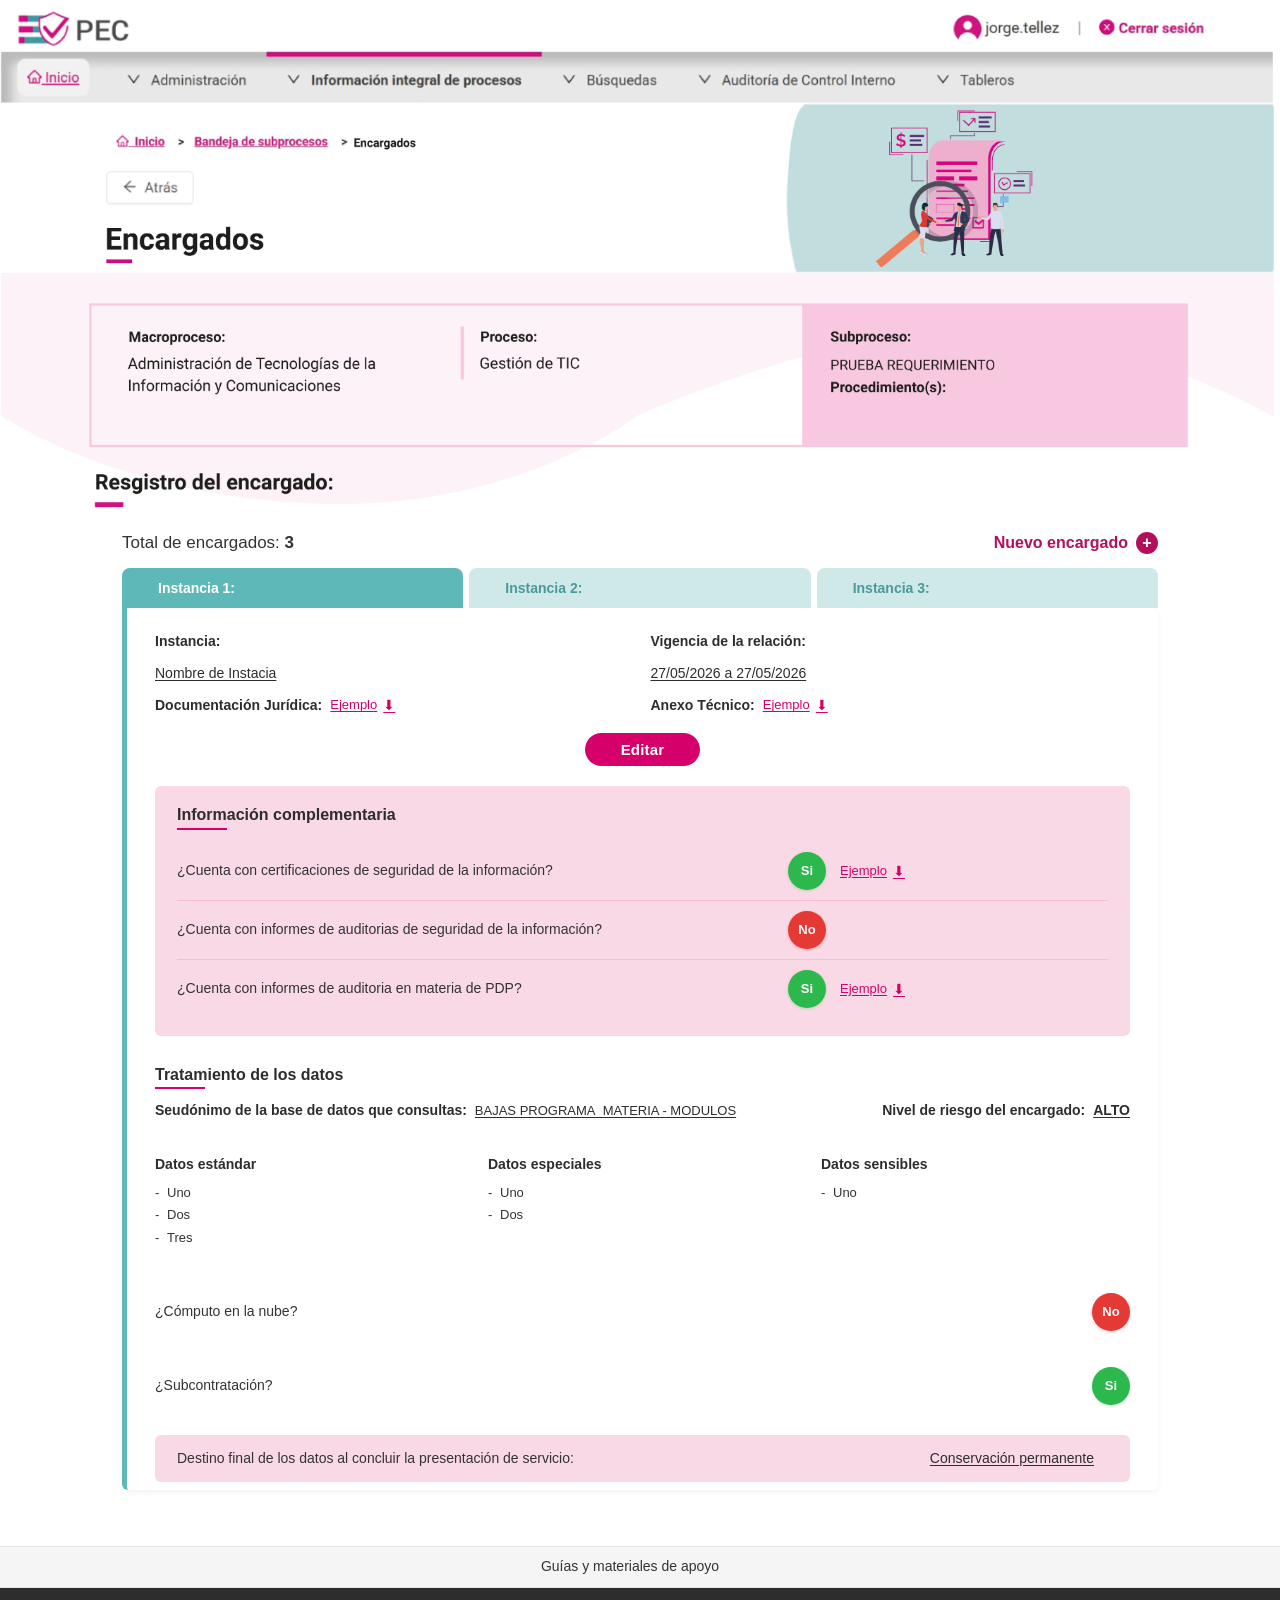
==== commit 515a9982: "resultados.html" ====
--- a/PEC/resultados.html
+++ b/PEC/resultados.html
@@ -93,11 +93,11 @@
 
                         <div class="seudonimo-riesgo-row">
                             <div class="seudonimo-block">
-                                <span class="field-label">Seudónimo de la base de datos:</span>
+                                <span class="field-label">Seudónimo de la base de datos que consultas:</span>
                                 <a href="#" class="seudonimo-name">BAJAS PROGRAMA_MATERIA - MODULOS</a>
                             </div>
                             <div class="riesgo-block">
-                                <span class="field-label">Nivel de riesgo:</span>
+                                <span class="field-label">Nivel de riesgo del encargado:</span>
                                 <a href="#" class="riesgo-value">ALTO</a>
                             </div>
                         </div>
@@ -469,4 +469,4 @@
 </div>
 
 </body>
-</html>+</html>
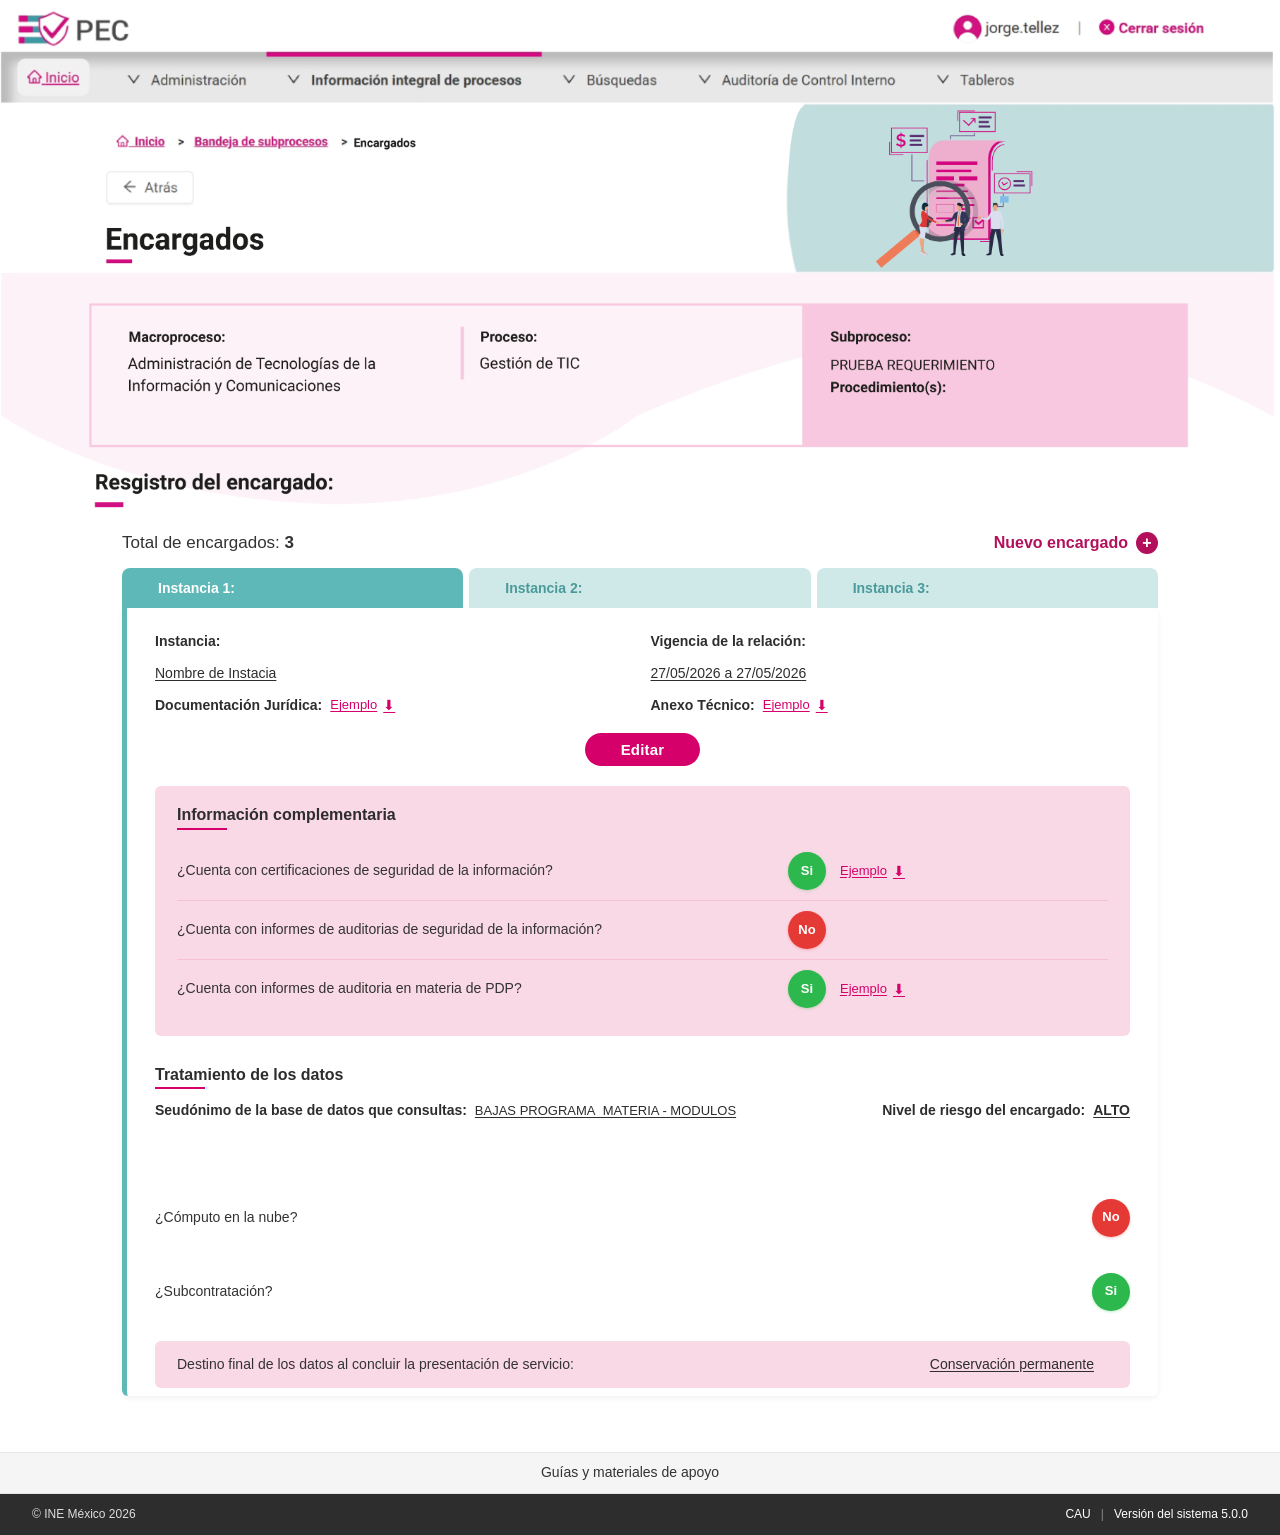
==== commit 88a47706: "resultados.html" ====
--- a/PEC/resultados.html
+++ b/PEC/resultados.html
@@ -103,17 +103,17 @@
                         </div>
 
                         <div class="data-columns-grid">
-                            <div class="data-col">
+                            <div class="data-col1" id="col-exterior-estandar" style="display: none;">
                                 <h4>Datos estándar</h4>
-                                <ul><li>Uno</li><li>Dos</li><li>Tres</li></ul>
-                            </div>
-                            <div class="data-col">
+                                <ul id="lista-exterior-estandar"></ul>
+                            </div>
+                            <div class="data-col1" id="col-exterior-especiales" style="display: none;">
                                 <h4>Datos especiales</h4>
-                                <ul><li>Uno</li><li>Dos</li></ul>
-                            </div>
-                            <div class="data-col">
+                                <ul id="lista-exterior-especiales"></ul>
+                            </div>
+                            <div class="data-col1" id="col-exterior-sensibles" style="display: none;">
                                 <h4>Datos sensibles</h4>
-                                <ul><li>Uno</li></ul>
+                                <ul id="lista-exterior-sensibles"></ul>
                             </div>
                         </div>
 
@@ -204,6 +204,45 @@
 
 
 <script>
+
+// ============ FUNCIÓN PARA CARGAR LOS DATOS TRATADOS DE LA PANTALLA PRINCIPAL ============
+    function cargarDatosFormularioPrincipal() {
+        var data = getData();
+        if (!data || !data.tratamiento) return;
+
+        function actualizarListaExterior(idContenedorCol, idListaUl, arregloDatos) {
+            var columna = document.getElementById(idContenedorCol);
+            var listaUl = document.getElementById(idListaUl);
+            
+            if (!columna || !listaUl) return;
+
+            // Si hay elementos seleccionados en el index.html, los inyectamos en formato <li>
+            if (arregloDatos && arregloDatos.length > 0) {
+                columna.style.display = 'block'; // Mostramos el bloque gris
+                listaUl.innerHTML = arregloDatos.map(function(item) {
+                    return '<li>' + item + '</li>';
+                }).join('');
+            } else {
+                columna.style.display = 'none'; // Si viene vacío, ocultamos la columna por completo
+            }
+        }
+
+        // Ejecutamos apuntando estrictamente al formulario raíz (lo marcado en index.html)
+        actualizarListaExterior('col-exterior-estandar', 'lista-exterior-estandar', data.tratamiento.datosEstandar);
+        actualizarListaExterior('col-exterior-especiales', 'lista-exterior-especiales', data.tratamiento.datosEspeciales);
+        actualizarListaExterior('col-exterior-sensibles', 'lista-exterior-sensibles', data.tratamiento.datosSensibles);
+    }
+
+    // Lo ejecutamos en cuanto el documento esté listo
+    document.addEventListener('DOMContentLoaded', cargarDatosFormularioPrincipal);
+    // Ejecución forzada inmediata por si el evento ya pasó
+    cargarDatosFormularioPrincipal();
+
+
+
+
+
+
     function getData() {
         var raw = localStorage.getItem('pecEncargadoData');
         if (raw) { try { return JSON.parse(raw); } catch(e) {} }
@@ -300,7 +339,7 @@
         var riesgoVal = document.querySelector('.riesgo-value');
         if(riesgoVal) riesgoVal.textContent = trat.nivelRiesgo.toUpperCase();
 
-        var cols = document.querySelectorAll('.data-columns-grid .data-col');
+        var cols = document.querySelectorAll('data-columns-grid-principal .data-col1');
         if(cols.length >= 3) {
             cols[0].innerHTML = '<h4>Datos estándar</h4>' + listHtml(trat.datosEstandar);
             cols[1].innerHTML = '<h4>Datos especiales</h4>' + listHtml(trat.datosEspeciales);
@@ -359,15 +398,62 @@
 
     // ============ ESCUCHA GLOBAL DE BOTONES DEL MODAL ============
     document.body.addEventListener('click', function(e) {
-        if (e.target && e.target.id === 'btnVerSubcontratacion') {
+
+
+
+
+
+if (e.target && e.target.id === 'btnVerSubcontratacion') {
             var data = getData();
             if (data && data.tratamiento) {
                 var d = data.tratamiento.subcontratacionDetalle || {};
+                
+                // Pintar textos principales del subcontratista
                 if(document.getElementById('valInstanciaModal')) document.getElementById('valInstanciaModal').textContent = d.instancia || 'No especificada';
                 if(document.getElementById('valVigenciaModal')) document.getElementById('valVigenciaModal').textContent = d.vigencia || 'No especificada';
-                if(document.getElementById('valObjetoModal')) document.getElementById('valObjetoModal').textContent = d.objeto || 'No especificado';
+                
+                // Control del Objeto para eliminar espacio si está vacío
+                var txtObjeto = (d.objeto || '').trim();
+                var contObjeto = document.getElementById('containerObjetoModal');
+                if(document.getElementById('valObjetoModal')) document.getElementById('valObjetoModal').textContent = txtObjeto;
+                if(contObjeto) {
+                    contObjeto.style.display = txtObjeto ? 'block' : 'none';
+                }
+
                 if(document.getElementById('valDestinoModal')) document.getElementById('valDestinoModal').textContent = d.destino || 'No registrado';
                 
+                // Ajustamos el margen del grid del modal
+                var gridDatos = document.getElementById('modalVerDatosGrid');
+                if (gridDatos) {
+                    gridDatos.style.marginTop = txtObjeto ? '10px' : '0px';
+                    gridDatos.style.marginBottom = '15px';
+                }
+
+                // ============ FUNCIÓN DE RENDERIZADO EXCLUSIVA PARA EL MODAL ============
+                function renderizarColumnaModal(idColumna, arregloDatos) {
+                    var colElement = document.getElementById(idColumna);
+                    if (!colElement) return;
+                    
+                    var box = colElement.querySelector('.modal-options-box');
+                    if (!box) return;
+
+                    // Mostramos SOLO lo seleccionado en el modal de la pantalla index.html
+                    if (arregloDatos && arregloDatos.length > 0) {
+                        colElement.style.display = 'block'; 
+                        box.innerHTML = arregloDatos.map(function(item) {
+                            return '<div style="background:#fad9e6; color:#b3105c; border:1px solid #b3105c; font-weight:bold; padding:6px; margin-bottom:4px; border-radius:4px; font-size:12px; text-align:center;">' + item + '</div>';
+                        }).join('');
+                    } else {
+                        colElement.style.display = 'none'; // Si no se seleccionó nada en el modal, se oculta por completo
+                    }
+                }
+
+                // Llamamos a las columnas usando estrictamente los datos guardados de la ventana emergente (d)
+                renderizarColumnaModal('colVerEstandar-modal', d.datosEstandar);
+                renderizarColumnaModal('colVerEspeciales-modal', d.datosEspeciales);
+                renderizarColumnaModal('colVerSensibles-modal', d.datosSensibles);
+                // ========================================================================
+
                 var areaJustificacion = document.getElementById('valJustificacionModal');
                 if (areaJustificacion) {
                     if (d.destino === 'Supresión y/o anonimización') {
@@ -381,6 +467,11 @@
                 if (modalVer) modalVer.style.display = 'flex';
             }
         }
+
+        
+
+
+
 
         if (e.target && e.target.id === 'btnCerrarModalVer') {
             var modalVer = document.getElementById('modalVerSubcontratacion');
@@ -429,44 +520,39 @@
                 <p id="valObjetoModal" style="font-size: 13.5px; color: #444; margin-top: 5px; line-height: 1.4; background: #fafafa; padding: 10px; border-radius: 4px;"></p>
             </div>
 
+
+<div id="modalVerDatosGrid" style="display: grid; grid-template-columns: repeat(3, 1fr); gap: 15px; margin-top: 10px; margin-bottom: 20px;">
+                <div class="data-col" id="colVerEstandar-modal" style="display: none;">
+                    <h4 style="margin-bottom: 6px; font-size: 13px; color: #6a6a6a; font-weight: bold;">Datos estándar</h4>
+                    <div class="modal-options-box" style="padding: 6px; background: #fff; border: 1px solid #e0e0e0; border-radius: 4px; min-height: 40px;"></div>
+                </div>
+                <div class="data-col" id="colVerEspeciales-modal" style="display: none;">
+                    <h4 style="margin-bottom: 6px; font-size: 13px; color: #6a6a6a; font-weight: bold;">Datos especiales</h4>
+                    <div class="modal-options-box" style="padding: 6px; background: #fff; border: 1px solid #e0e0e0; border-radius: 4px; min-height: 40px;"></div>
+                </div>
+                <div class="data-col" id="colVerSensibles-modal" style="display: none;">
+                    <h4 style="margin-bottom: 6px; font-size: 13px; color: #6a6a6a; font-weight: bold;">Datos sensibles</h4>
+                    <div class="modal-options-box" style="padding: 6px; background: #fff; border: 1px solid #e0e0e0; border-radius: 4px; min-height: 40px;"></div>
+                </div>
+            </div>
+            <p style="margin-bottom: 5px;"><strong>Destino final de los datos al concluir la prestación de servicio:</strong> <span id="valDestinoModal" style="font-weight: regular;"></span></p>
+
+            </blockquote>
+
             <div>
-                <strong style="color: #666; font-size: 12px; text-transform: uppercase;">Destino final de los datos</strong>
-                <p id="valDestinoModal" style="font-size: 14px; color: #b3105c; margin-top: 4px; font-weight: bold;"></p>
                 
                 <div style="margin-top: 10px;">
-                    <strong style="color: #666; font-size: 12px; text-transform: uppercase;">Justificación / Notas de salida</strong>
                     <p id="valJustificacionModal" style="font-size: 13px; color: #555; margin-top: 5px; padding: 10px; background: #fff8fb; border-radius: 4px; border-left: 3px solid #b3105c; font-style: italic; min-height: 40px;"></p>
                 </div>
             </div>
 
             <div style="display: flex; justify-content: flex-end; margin-top: 10px; border-top: 1px solid #eee; padding-top: 15px;">
-                <button id="btnCerrarModalVer" style="background: #2d2d2d; color: white; border: none; padding: 10px 24px; border-radius: 4px; cursor: pointer; font-weight: bold; font-size: 13px;">Cerrar Detalle</button>
+                <button id="btnCerrarModalVer" style="background: #b3105c; color: white; border: none; padding: 10px 24px; border-radius: 4px; cursor: pointer; font-weight: bold; font-size: 13px;">Cerrar Detalle</button>
             </div>
         </div>
     </div>
 </div>
 
 
-
-
-<div id="modalVerSubcontratacion" class="modal-overlay" style="display: none; position: fixed; top: 0; left: 0; width: 100%; height: 100%; background: rgba(0,0,0,0.5); justify-content: center; align-items: center; z-index: 1000;">
-    <div class="modal-content" style="background: white; border-radius: 8px; width: 80%; max-width: 600px; overflow: hidden; box-shadow: 0 4px 15px rgba(0,0,0,0.2);">
-        <div class="modal-header" style="background: #b3105c; color: white; padding: 15px; font-weight: bold; font-size: 16px;">
-            Detalle de la Subcontratación Registrada
-        </div>
-        <div class="modal-body" style="padding: 20px; font-size: 14px; line-height: 1.6; color: #333;">
-            <p style="margin-bottom: 10px;"><strong>Instancia subcontratista:</strong> <span id="valInstanciaModal"></span></p>
-            <p style="margin-bottom: 10px;"><strong>Vigencia del contrato:</strong> <span id="valVigenciaModal"></span></p>
-            <p style="margin-bottom: 10px;"><strong>Objeto del servicio:</strong></p>
-            <blockquote id="valObjetoModal" style="background: #f9f9f9; padding: 10px; border-left: 4px solid #b3105c; margin: 0 0 15px 0; font-style: italic;"></blockquote>
-            <p style="margin-bottom: 5px;"><strong>Destino final de los datos:</strong> <span id="valDestinoModal" style="font-weight: bold;"></span></p>
-            <div id="valJustificacionModal" style="background: #f1f5f9; padding: 12px; border-radius: 4px; margin-top: 5px;"></div>
-        </div>
-        <div class="modal-actions" style="padding: 15px; background: #f5f5f5; display: flex; justify-content: flex-end;">
-            <button id="btnCerrarModalVer" style="background: #666; color: white; border: none; padding: 8px 16px; border-radius: 4px; cursor: pointer; font-weight: bold;">Cerrar Ventana</button>
-        </div>
-    </div>
-</div>
-
 </body>
 </html>
